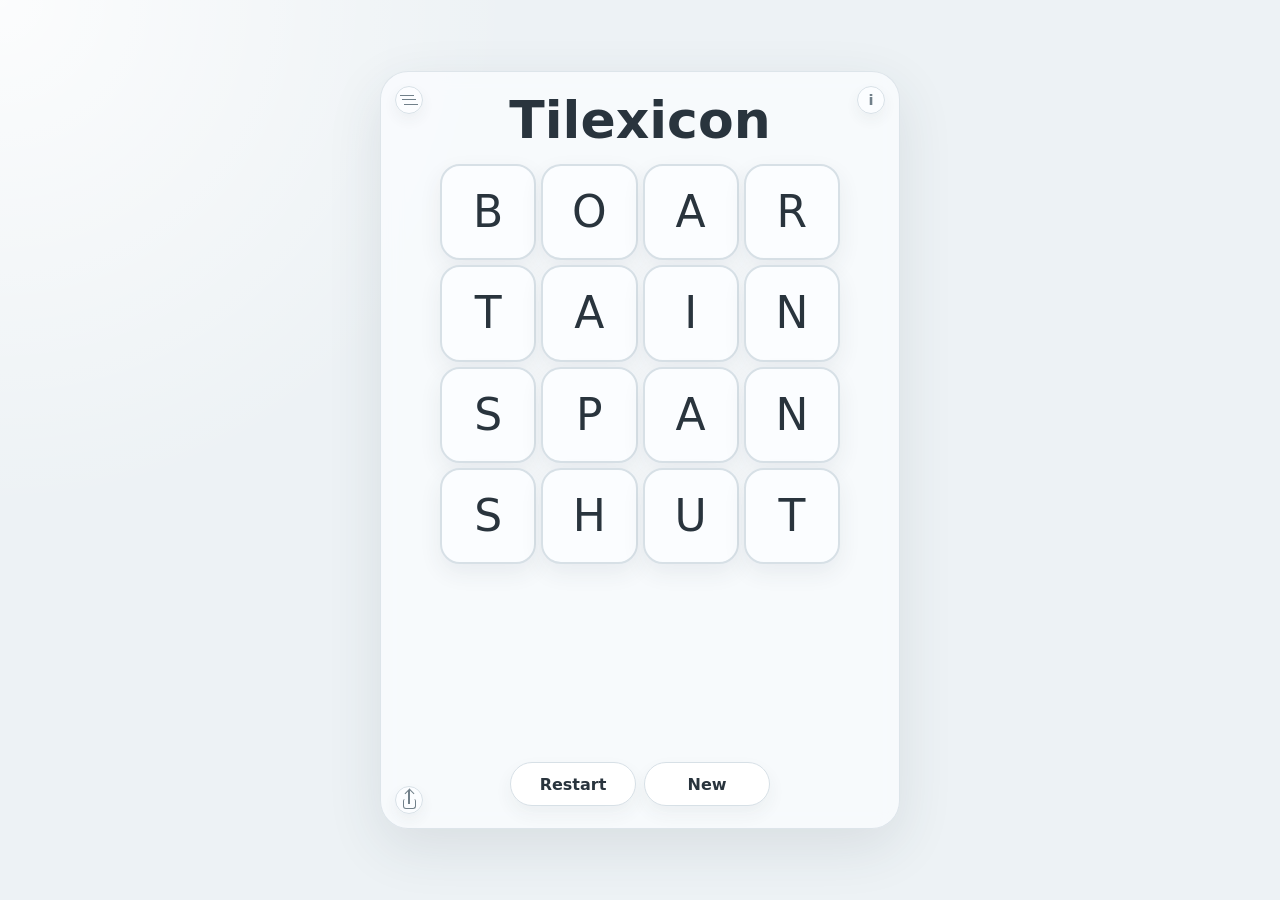
==== index.html @ ce57cf8b "Changed x icon formatting" ====
<!doctype html>
<html lang="en">

<head>
  <meta charset="utf-8">
  <meta name="viewport" content="width=device-width, initial-scale=1">
  <title>Tilexicon</title>
  <link rel="stylesheet" href="styles.css?v=20260530h">
  <script src="src/config.js?v=20260530h" defer></script>
  <script src="src/game.js?v=20260530h" defer></script>
</head>

<body>
  <main class="app">
    <section class="play-area" aria-labelledby="title">
      <button id="settings-button" class="corner-button settings-button" type="button" aria-expanded="false"
        aria-controls="settings-panel" aria-label="Settings">
        <span></span>
        <span></span>
        <span></span>
        <output id="settings-summary" class="settings-summary" aria-hidden="true"></output>
      </button>
      <button id="info-button" class="info-button" type="button" aria-expanded="false" aria-controls="info-panel"
        aria-label="How to play">i</button>
      <button id="share-button" class="corner-button share-button" type="button"
        aria-label="Copy puzzle with solution" title="Copy puzzle with solution">
        <span></span>
        <span></span>
        <span></span>
      </button>

      <aside id="settings-panel" class="settings-panel" hidden>
        <fieldset>
          <legend>Board</legend>
          <label>
            <input type="radio" name="board-size" value="4x4" checked>
            4 x 4
          </label>
          <label>
            <input type="radio" name="board-size" value="4x5">
            4 x 5
          </label>
          <label>
            <input type="radio" name="board-size" value="5x4">
            5 x 4
          </label>
          <label>
            <input type="radio" name="board-size" value="4x6">
            4 x 6
          </label>
          <label>
            <input type="radio" name="board-size" value="6x4">
            6 x 4
          </label>
          <label>
            <input type="radio" name="board-size" value="6x6">
            6 x 6
          </label>
        </fieldset>

        <fieldset>
          <legend>Reading Order</legend>
          <label>
            <input type="radio" name="reading-order" value="row" checked>
            Left-to-right, top-to-bottom
          </label>
          <label>
            <input type="radio" name="reading-order" value="column">
            Top-to-bottom, left-to-right
          </label>
          <label>
            <input type="radio" name="reading-order" value="both">
            Either order
          </label>
          <label>
            <input type="radio" name="reading-order" value="any">
            Any anagram
          </label>
        </fieldset>

        <fieldset>
          <legend>Selection</legend>
          <label>
            <input id="strict-mode" type="checkbox">
            Strict mode
          </label>
          <label>
            <input id="untimed-mode" type="checkbox">
            Untimed mode
          </label>
        </fieldset>
      </aside>

      <aside id="info-panel" class="info-panel" hidden>
        <h2>How to play</h2>

        <ul class="rules-list">
          <li>Cover the board with four-letter words.</li>
          <li>Each word uses exactly four tiles.</li>
          <li>Tiles must touch along their edges.</li>
          <li>Read left-to-right, top-to-bottom.</li>
          <li>Sorry, you can't restart the clock.</li>
        </ul>

        <div class="example-columns" aria-label="Examples">
          <div>
            <span>valid</span>
            <div class="example-grid is-valid" aria-label="Valid straight word">
              <b style="grid-area: 1 / 1">W</b>
              <b style="grid-area: 1 / 2">O</b>
              <b style="grid-area: 1 / 3">R</b>
              <b style="grid-area: 1 / 4">D</b>
            </div>
            <div class="example-grid is-valid" aria-label="Valid bent word">
              <b style="grid-area: 1 / 1">W</b>
              <b style="grid-area: 1 / 2">O</b>
              <b style="grid-area: 2 / 2">R</b>
              <b style="grid-area: 3 / 2">D</b>
            </div>
          </div>
          <div>
            <span>invalid</span>
            <div class="example-grid is-invalid-example" aria-label="Invalid disconnected word">
              <b style="grid-area: 1 / 1">W</b>
              <b style="grid-area: 1 / 3">O</b>
              <b style="grid-area: 2 / 2">R</b>
              <b style="grid-area: 3 / 3">D</b>
            </div>
            <div class="example-grid is-invalid-example" aria-label="Invalid reading order">
              <b style="grid-area: 2 / 1">W</b>
              <b style="grid-area: 2 / 2">O</b>
              <b style="grid-area: 2 / 3">D</b>
              <b style="grid-area: 3 / 2">R</b>
            </div>
          </div>
        </div>

        <section class="settings-note" aria-label="Settings notes">
          <h2>Settings</h2>
          <ul class="rules-list rules-list-secondary">
            <li>Other reading modes.</li>
            <li>Strict mode: tiles must be chosen in order.</li>
            <li>Untimed mode: if you just want to chill.</li>
            <li>Press ? for keyboard shortcuts.</li>
          </ul>
        </section>
      </aside>

      <aside id="keyboard-panel" class="keyboard-panel" aria-label="Keyboard shortcuts" hidden>
        <h2>Keyboard shortcuts</h2>
        <dl class="shortcut-list">
          <div>
            <dt>?</dt>
            <dd>This panel</dd>
          </div>
          <div>
            <dt>I</dt>
            <dd>Info</dd>
          </div>
          <div>
            <dt>R</dt>
            <dd>Restart</dd>
          </div>
          <div>
            <dt>N</dt>
            <dd>New</dd>
          </div>
          <div>
            <dt>P</dt>
            <dd>Print grid</dd>
          </div>
          <div>
            <dt>S</dt>
            <dd>Strict</dd>
          </div>
          <div>
            <dt>O</dt>
            <dd>Ordinary</dd>
          </div>
          <div>
            <dt>L</dt>
            <dd>LR-TB</dd>
          </div>
          <div>
            <dt>T</dt>
            <dd>TB-LR</dd>
          </div>
          <div>
            <dt>E</dt>
            <dd>Either</dd>
          </div>
          <div>
            <dt>A</dt>
            <dd>Anagram</dd>
          </div>
        </dl>
      </aside>

      <aside id="print-panel" class="print-panel" aria-label="Printable grid" hidden>
        <h2>Print grid</h2>
        <input id="print-grid" class="print-grid" type="text" readonly>
      </aside>

      <div class="masthead">
        <div>
          <h1 id="title" class="title-hint" tabindex="0" data-hint="Tile the board with four-letter tetromino words.">
            Tilexicon</h1>
        </div>
      </div>

      <div id="board" class="board" aria-label="Tilexicon board"></div>

      <div id="selection-lines" class="selection-lines" aria-label="Selections"></div>

      <div id="completion-message" class="completion-message" aria-live="polite"></div>

      <div class="toolbar" aria-label="Game controls">
        <button id="restart-button" type="button">Restart</button>
        <button id="new-button" type="button">New</button>
      </div>
    </section>
  </main>
</body>

</html>
---- styles.css ----
:root {
  color-scheme: light;
  --bg: #edf2f5;
  --ink: #29343d;
  --muted: #71808a;
  --tile: #fbfdff;
  --tile-border: #d7e0e6;
  --selected: #f3df83;
  --selected-border: #b38b1c;
  --invalid: #f0b6ba;
  --invalid-border: #c96d76;
  --valid-example: #b9ddca;
  --valid-example-border: #70a57f;
  --locked-a: #8ccbed;
  --locked-b: #efc46b;
  --locked-c: #7ed0b5;
  --locked-d: #d7a0c5;
  --locked-e: #b7c88c;
  --locked-f: #aeb7e8;
  --locked-g: #e7a783;
  --locked-h: #77b7c5;
  --locked-i: #d0b47d;
  --surface: #f8fbfd;
  --button: #ffffff;
  --button-hover: #e8f0f5;
  --button-disabled: #e7edf1;
  --line-selected: #e8f0f5;
  --shadow: 0 18px 55px rgba(45, 62, 76, 0.11);
  --selection-space: 174px;
  --complete-row-space: 42px;
  --completion-message-space: 132px;
}

* {
  box-sizing: border-box;
}

body {
  margin: 0;
  min-height: 100vh;
  background:
    radial-gradient(circle at top left, rgba(255, 255, 255, 0.82), transparent 32rem),
    var(--bg);
  color: var(--ink);
  font-family: Inter, ui-sans-serif, system-ui, -apple-system, BlinkMacSystemFont, "Segoe UI", sans-serif;
}

button {
  font: inherit;
}

.app {
  min-height: 100vh;
  display: grid;
  place-items: center;
  padding: 24px;
}

.play-area {
  position: relative;
  width: min(100%, 520px);
  padding: 22px;
  border: 1px solid rgba(215, 224, 230, 0.82);
  border-radius: 28px;
  background: rgba(251, 253, 255, 0.72);
  box-shadow: var(--shadow);
  backdrop-filter: blur(10px);
}

.corner-button,
.info-button {
  position: absolute;
  top: 14px;
  display: grid;
  place-items: center;
  width: 28px;
  height: 28px;
  border: 1px solid var(--tile-border);
  border-radius: 50%;
  background: rgba(251, 253, 255, 0.82);
  color: var(--muted);
  cursor: pointer;
  font-size: 0.92rem;
  font-weight: 560;
  line-height: 1;
  box-shadow: 0 6px 14px rgba(45, 62, 76, 0.06);
}

.info-button {
  right: 14px;
}

.settings-button {
  left: 14px;
  grid-template-rows: repeat(3, 1fr);
  padding: 6px;
}

.share-button {
  left: 14px;
  bottom: 14px;
  top: auto;
}

.share-button span {
  position: absolute;
  display: block;
}

.share-button span:nth-child(1) {
  width: 13px;
  height: 10px;
  border: 1.5px solid currentColor;
  border-top: 0;
  border-radius: 2px 2px 3px 3px;
  transform: translateY(4px);
}

.share-button span:nth-child(2) {
  width: 1.5px;
  height: 14px;
  background: currentColor;
  transform: translateY(-3px);
}

.share-button span:nth-child(3) {
  width: 7px;
  height: 7px;
  border-top: 1.5px solid currentColor;
  border-left: 1.5px solid currentColor;
  transform: translateY(-7px) rotate(45deg);
}

.share-button.is-copied::after {
  content: "Copied to clipboard";
  position: absolute;
  left: calc(100% + 9px);
  bottom: 50%;
  z-index: 6;
  width: max-content;
  padding: 6px 9px;
  border: 1px solid var(--tile-border);
  border-radius: 999px;
  background: var(--tile);
  box-shadow: 0 8px 18px rgba(45, 62, 76, 0.11);
  color: var(--muted);
  font-size: 0.72rem;
  font-weight: 560;
  line-height: 1;
  transform: translateY(50%);
}

.settings-button span {
  display: block;
  width: 14px;
  height: 1px;
  background: currentColor;
}

.settings-button span:nth-child(1) {
  transform: translateX(-2px);
}

.settings-button span:nth-child(3) {
  transform: translateX(2px);
}

.settings-summary {
  position: absolute;
  left: 0;
  top: calc(100% + 8px);
  z-index: 5;
  width: max-content;
  max-width: 180px;
  padding: 6px 9px;
  border: 1px solid var(--tile-border);
  border-radius: 999px;
  background: var(--tile);
  box-shadow: 0 10px 24px rgba(45, 62, 76, 0.12);
  color: var(--muted);
  font-size: 0.78rem;
  font-weight: 560;
  line-height: 1;
  opacity: 0;
  pointer-events: none;
  transform: translateY(-4px);
  transition: opacity 140ms ease, transform 140ms ease;
}

.settings-button:hover .settings-summary,
.settings-button:focus-visible .settings-summary {
  opacity: 1;
  transform: translateY(0);
}

.corner-button:hover,
.corner-button[aria-expanded="true"],
.corner-button.is-copied,
.info-button:hover,
.info-button[aria-expanded="true"] {
  background: var(--button-hover);
  color: var(--ink);
}

.info-panel,
.settings-panel,
.keyboard-panel,
.print-panel {
  position: absolute;
  top: 48px;
  z-index: 4;
  width: min(340px, calc(100% - 28px));
  padding: 14px;
  border: 1px solid var(--tile-border);
  border-radius: 18px;
  background: rgba(251, 253, 255, 0.98);
  color: var(--ink);
  box-shadow: 0 18px 42px rgba(45, 62, 76, 0.16);
}

.info-panel {
  right: 14px;
}

.settings-panel {
  left: 14px;
}

.keyboard-panel {
  left: 50%;
  width: min(250px, calc(100% - 28px));
  transform: translateX(-50%);
}

.print-panel {
  left: 50%;
  width: min(310px, calc(100% - 28px));
  transform: translateX(-50%);
}

.settings-panel fieldset {
  display: grid;
  gap: 8px;
  margin: 0 0 14px;
  padding: 0;
  border: 0;
}

.settings-panel fieldset:last-child {
  margin-bottom: 0;
}

.settings-panel legend {
  margin-bottom: 2px;
  color: var(--muted);
  font-size: 0.68rem;
  font-weight: 560;
  text-transform: uppercase;
}

.settings-panel label {
  display: grid;
  grid-template-columns: 18px 1fr;
  gap: 8px;
  align-items: start;
  color: var(--ink);
  font-size: 0.9rem;
  line-height: 1.25;
}

.settings-panel input {
  margin: 2px 0 0;
  accent-color: var(--selected-border);
}

.rules-list {
  display: grid;
  gap: 5px;
  margin: 0;
  padding: 0;
  color: var(--muted);
  font-size: 0.9rem;
  line-height: 1.45;
  list-style: none;
}

.rules-list li::before {
  content: "";
  display: inline-block;
  width: 5px;
  height: 5px;
  margin: 0 8px 2px 1px;
  border-radius: 50%;
  background: var(--selected-border);
}

.settings-note {
  margin-top: 6px;
}

.keyboard-panel h2,
.print-panel h2,
.info-panel h2,
.settings-note h2 {
  margin: 0 0 3px;
  color: var(--ink);
  font-size: 0.82rem;
  font-weight: 620;
  line-height: 1.2;
}

.rules-list-secondary {
  gap: 3px;
  font-size: 0.82rem;
  line-height: 1.28;
}

.shortcut-list {
  display: grid;
  grid-template-columns: repeat(2, minmax(0, 1fr));
  gap: 5px 12px;
  margin: 8px 0 0;
  color: var(--muted);
  font-size: 0.82rem;
}

.shortcut-list div {
  display: grid;
  grid-template-columns: 28px 1fr;
  align-items: center;
  gap: 7px;
}

.shortcut-list dt {
  display: grid;
  place-items: center;
  min-width: 24px;
  height: 24px;
  border: 1px solid var(--tile-border);
  border-radius: 7px;
  background: var(--tile);
  color: var(--ink);
  font-weight: 620;
}

.shortcut-list dd {
  margin: 0;
}

.print-grid {
  box-sizing: border-box;
  width: 100%;
  margin-top: 8px;
  padding: 9px 10px;
  border: 1px solid var(--tile-border);
  border-radius: 10px;
  background: var(--tile);
  color: var(--ink);
  font: inherit;
  font-size: 0.82rem;
}

.example-columns {
  display: grid;
  grid-template-columns: repeat(2, minmax(0, 1fr));
  gap: 12px;
  margin-top: 12px;
}

.example-columns span {
  display: block;
  margin-bottom: 7px;
  color: var(--muted);
  font-size: 0.68rem;
  font-weight: 560;
  text-transform: uppercase;
}

.example-grid {
  display: grid;
  grid-template-columns: repeat(4, 22px);
  grid-template-rows: repeat(3, 22px);
  gap: 3px;
  justify-content: start;
  min-height: 72px;
  margin-bottom: 8px;
}

.example-grid b {
  display: grid;
  place-items: center;
  border: 1px solid var(--tile-border);
  border-radius: 7px;
  color: var(--ink);
  font-size: 0.78rem;
  font-weight: 620;
  line-height: 1;
}

.example-grid.is-valid b {
  background: var(--valid-example);
  border-color: var(--valid-example-border);
}

.example-grid.is-invalid-example b {
  background: var(--invalid);
  border-color: var(--invalid-border);
}

.masthead {
  text-align: center;
  margin-bottom: 18px;
}

h1 {
  position: relative;
  display: inline-block;
  margin: 0;
  font-size: clamp(2rem, 7vw, 3.25rem);
  line-height: 1;
  letter-spacing: 0;
  font-weight: 620;
}

.title-hint {
  cursor: help;
}

.title-hint::after {
  content: attr(data-hint);
  position: absolute;
  left: 50%;
  top: calc(100% + 10px);
  z-index: 2;
  width: max-content;
  max-width: min(78vw, 320px);
  padding: 8px 10px;
  border: 1px solid var(--tile-border);
  border-radius: 999px;
  background: var(--tile);
  box-shadow: 0 10px 24px rgba(45, 62, 76, 0.12);
  color: var(--muted);
  font-size: 0.82rem;
  font-weight: 560;
  line-height: 1.25;
  opacity: 0;
  pointer-events: none;
  text-align: center;
  transform: translate(-50%, -4px);
  transition: opacity 140ms ease, transform 140ms ease;
}

.title-hint:hover::after,
.title-hint:focus-visible::after {
  opacity: 1;
  transform: translate(-50%, 0);
}

.board {
  display: grid;
  grid-template-columns: repeat(4, minmax(58px, 1fr));
  gap: 5px;
  width: min(100%, var(--board-max-width, 400px));
  aspect-ratio: 1;
  margin: 0 auto;
}

.tile {
  position: relative;
  display: grid;
  place-items: center;
  min-width: 0;
  border: 2px solid var(--tile-border);
  background: var(--tile);
  color: var(--ink);
  font-size: var(--tile-font-size, 2.75rem);
  font-weight: 520;
  line-height: 1;
  border-radius: var(--tile-radius, 20px);
  cursor: pointer;
  user-select: none;
  touch-action: none;
  box-shadow: 0 9px 22px rgba(45, 62, 76, 0.08);
  transition: transform 140ms ease, border-color 140ms ease, background-color 140ms ease, box-shadow 140ms ease;
}

.tile:hover:not(.is-locked) {
  transform: translateY(-2px);
  box-shadow: 0 13px 28px rgba(45, 62, 76, 0.11);
}

.tile:focus-visible {
  outline: 3px solid #1f7a8c;
  outline-offset: 2px;
}

.tile.is-selected {
  background: var(--selected);
  border-color: var(--selected-border);
  box-shadow: 0 14px 30px rgba(71, 104, 122, 0.16);
}

.tile.is-invalid {
  animation: shake 280ms ease-in-out;
  background: var(--invalid);
  border-color: var(--invalid-border);
}

.tile.is-locked {
  cursor: default;
  color: #28333b;
  border-color: rgba(0, 0, 0, 0.22);
}

.tile.is-active-group {
  border-color: #29404f;
  box-shadow: 0 14px 30px rgba(45, 62, 76, 0.16);
}

.tile.is-locked::after {
  content: "";
  position: absolute;
  inset: var(--tile-inset, 8px);
  border: 2px solid rgba(255, 255, 255, 0.42);
  border-radius: calc(var(--tile-radius, 20px) - 6px);
  pointer-events: none;
}

.tile.is-delete-anchor::before {
  content: "\00d7";
  position: absolute;
  top: 0;
  left: 0;
  z-index: 1;
  display: grid;
  place-items: center;
  width: 30px;
  height: 30px;
  border: 2px solid var(--delete-border, rgba(41, 52, 61, 0.44));
  border-radius: calc(var(--tile-radius, 20px) * 0.42);
  background: var(--delete-bg, rgba(251, 253, 255, 0.94));
  color: var(--ink);
  font-size: 1.35rem;
  font-weight: 680;
  line-height: 1;
  box-shadow: 0 5px 12px rgba(45, 62, 76, 0.16);
  pointer-events: auto;
  transform: translate(-50%, -50%);
}

.tile.lock-group-0 {
  --delete-bg: color-mix(in srgb, var(--locked-a) 34%, white);
  --delete-border: color-mix(in srgb, var(--locked-a) 70%, #29343d);
}

.tile.lock-group-1 {
  --delete-bg: color-mix(in srgb, var(--locked-b) 34%, white);
  --delete-border: color-mix(in srgb, var(--locked-b) 70%, #29343d);
}

.tile.lock-group-2 {
  --delete-bg: color-mix(in srgb, var(--locked-c) 34%, white);
  --delete-border: color-mix(in srgb, var(--locked-c) 70%, #29343d);
}

.tile.lock-group-3 {
  --delete-bg: color-mix(in srgb, var(--locked-d) 34%, white);
  --delete-border: color-mix(in srgb, var(--locked-d) 70%, #29343d);
}

.tile.lock-group-4 {
  --delete-bg: color-mix(in srgb, var(--locked-e) 34%, white);
  --delete-border: color-mix(in srgb, var(--locked-e) 70%, #29343d);
}

.tile.lock-group-5 {
  --delete-bg: color-mix(in srgb, var(--locked-f) 34%, white);
  --delete-border: color-mix(in srgb, var(--locked-f) 70%, #29343d);
}

.tile.lock-group-6 {
  --delete-bg: color-mix(in srgb, var(--locked-g) 34%, white);
  --delete-border: color-mix(in srgb, var(--locked-g) 70%, #29343d);
}

.tile.lock-group-7 {
  --delete-bg: color-mix(in srgb, var(--locked-h) 34%, white);
  --delete-border: color-mix(in srgb, var(--locked-h) 70%, #29343d);
}

.tile.lock-group-8 {
  --delete-bg: color-mix(in srgb, var(--locked-i) 34%, white);
  --delete-border: color-mix(in srgb, var(--locked-i) 70%, #29343d);
}

.tile.lock-group-0,
.mini-tile.lock-group-0,
.selection-row.lock-group-0 {
  background: var(--locked-a);
}

.tile.lock-group-1,
.mini-tile.lock-group-1,
.selection-row.lock-group-1 {
  background: var(--locked-b);
}

.tile.lock-group-2,
.mini-tile.lock-group-2,
.selection-row.lock-group-2 {
  background: var(--locked-c);
}

.tile.lock-group-3,
.mini-tile.lock-group-3,
.selection-row.lock-group-3 {
  background: var(--locked-d);
}

.tile.lock-group-4,
.mini-tile.lock-group-4,
.selection-row.lock-group-4 {
  background: var(--locked-e);
}

.tile.lock-group-5,
.mini-tile.lock-group-5,
.selection-row.lock-group-5 {
  background: var(--locked-f);
}

.tile.lock-group-6,
.mini-tile.lock-group-6,
.selection-row.lock-group-6 {
  background: var(--locked-g);
}

.tile.lock-group-7,
.mini-tile.lock-group-7,
.selection-row.lock-group-7 {
  background: var(--locked-h);
}

.tile.lock-group-8,
.mini-tile.lock-group-8,
.selection-row.lock-group-8 {
  background: var(--locked-i);
}

.selection-lines {
  display: flex;
  flex-direction: column;
  align-items: center;
  gap: 3px;
  min-height: var(--selection-space);
  margin-top: 12px;
}

.selection-lines.is-in-progress-large {
  display: grid;
  grid-template-columns: repeat(2, 152px);
  grid-auto-rows: min-content;
  justify-content: center;
  align-content: start;
  align-items: start;
  column-gap: 6px;
  row-gap: 5px;
}

.selection-lines.is-in-progress-large .selection-row {
  width: 152px;
  min-height: 28px;
  gap: 4px;
  padding: 0;
  border-radius: 11px;
}

.selection-lines.is-in-progress-large .mini-tile {
  width: 28px;
  height: 28px;
  border-radius: 8px;
  font-size: 0.86rem;
  box-shadow: none;
}

.selection-row {
  display: flex;
  align-items: center;
  justify-content: center;
  gap: 5px;
  min-height: 36px;
  padding: 3px;
  border: 1px solid transparent;
  border-radius: 16px;
  background: transparent;
}

.selection-row.is-complete {
  cursor: pointer;
}

.selection-lines.is-complete {
  min-height: var(--complete-row-space);
  width: min(100%, 360px);
  margin-right: auto;
  margin-left: auto;
  flex-direction: row;
  align-content: start;
  justify-content: center;
  flex-wrap: wrap;
}

.selection-lines.is-complete-large {
  width: min(100%, 330px);
}

.selection-lines.is-complete-medium {
  width: min(100%, 190px);
}

.selection-lines.is-complete .selection-row {
  min-height: 30px;
  padding: 5px 10px;
  border-color: var(--tile-border);
  color: var(--ink);
  font-size: 0.88rem;
  font-weight: 560;
  letter-spacing: 0;
}

.selection-row.is-complete:hover,
.selection-row.is-active {
  border-color: var(--tile-border);
  background: var(--line-selected);
}

.selection-row.is-invalid {
  animation: shake 280ms ease-in-out;
}

.selection-row.is-invalid .mini-tile {
  background: var(--invalid);
  border-color: var(--invalid-border);
}

.selection-row:focus-visible {
  outline: 3px solid #1f7a8c;
  outline-offset: 2px;
}

.mini-tile {
  display: grid;
  place-items: center;
  width: 32px;
  height: 32px;
  border: 1px solid var(--tile-border);
  border-radius: 10px;
  background: var(--tile);
  color: var(--ink);
  font-size: 1rem;
  font-weight: 720;
  line-height: 1;
  box-shadow: 0 5px 12px rgba(45, 62, 76, 0.07);
}

.mini-tile.is-current {
  background: var(--selected);
  border-color: var(--selected-border);
}

.toolbar {
  display: grid;
  grid-template-columns: repeat(2, minmax(100px, 1fr));
  gap: 8px;
  width: min(100%, 260px);
  margin: 12px auto 0;
}

.completion-message {
  display: flex;
  flex-direction: column;
  align-items: center;
  justify-content: center;
  min-height: 0;
  margin: 0;
  color: var(--ink);
  letter-spacing: 0;
  text-align: center;
}

.completion-message.is-complete {
  min-height: var(--completion-message-space);
}

.completion-label {
  color: var(--muted);
  font-size: clamp(1.5rem, 5.25vw, 2.45rem);
  font-weight: 380;
  line-height: 0.96;
}

.completion-message strong {
  display: block;
  font-size: clamp(3.2rem, 13vw, 5.2rem);
  font-weight: 380;
  line-height: 0.94;
}

.completion-message strong.is-assisted {
  color: var(--invalid-border);
}

.toolbar button {
  min-height: 44px;
  border: 1px solid var(--tile-border);
  border-radius: 999px;
  background: var(--button);
  color: var(--ink);
  font-weight: 560;
  cursor: pointer;
  box-shadow: 0 8px 18px rgba(45, 62, 76, 0.06);
}

.toolbar button:hover:not(:disabled) {
  background: var(--button-hover);
}

.toolbar button:disabled {
  background: var(--button-disabled);
  color: var(--muted);
  cursor: default;
  box-shadow: none;
}

@keyframes shake {
  0%,
  100% {
    transform: translateX(0);
  }

  20% {
    transform: translateX(-5px);
  }

  40% {
    transform: translateX(5px);
  }

  60% {
    transform: translateX(-3px);
  }

  80% {
    transform: translateX(3px);
  }
}

@media (max-width: 430px) {
  .app {
    padding: 10px;
    place-items: start center;
  }

  .play-area {
    padding: 14px;
    border-radius: 22px;
  }

  .masthead {
    margin-bottom: 12px;
  }

  h1 {
    font-size: clamp(1.9rem, 10vw, 2.7rem);
  }

  .board {
    gap: 4px;
  }

  .selection-lines {
    margin-top: 8px;
  }

  .toolbar {
    margin-top: 8px;
  }

  .toolbar button {
    min-height: 40px;
  }

  .mini-tile {
    width: 30px;
    height: 30px;
  }
}
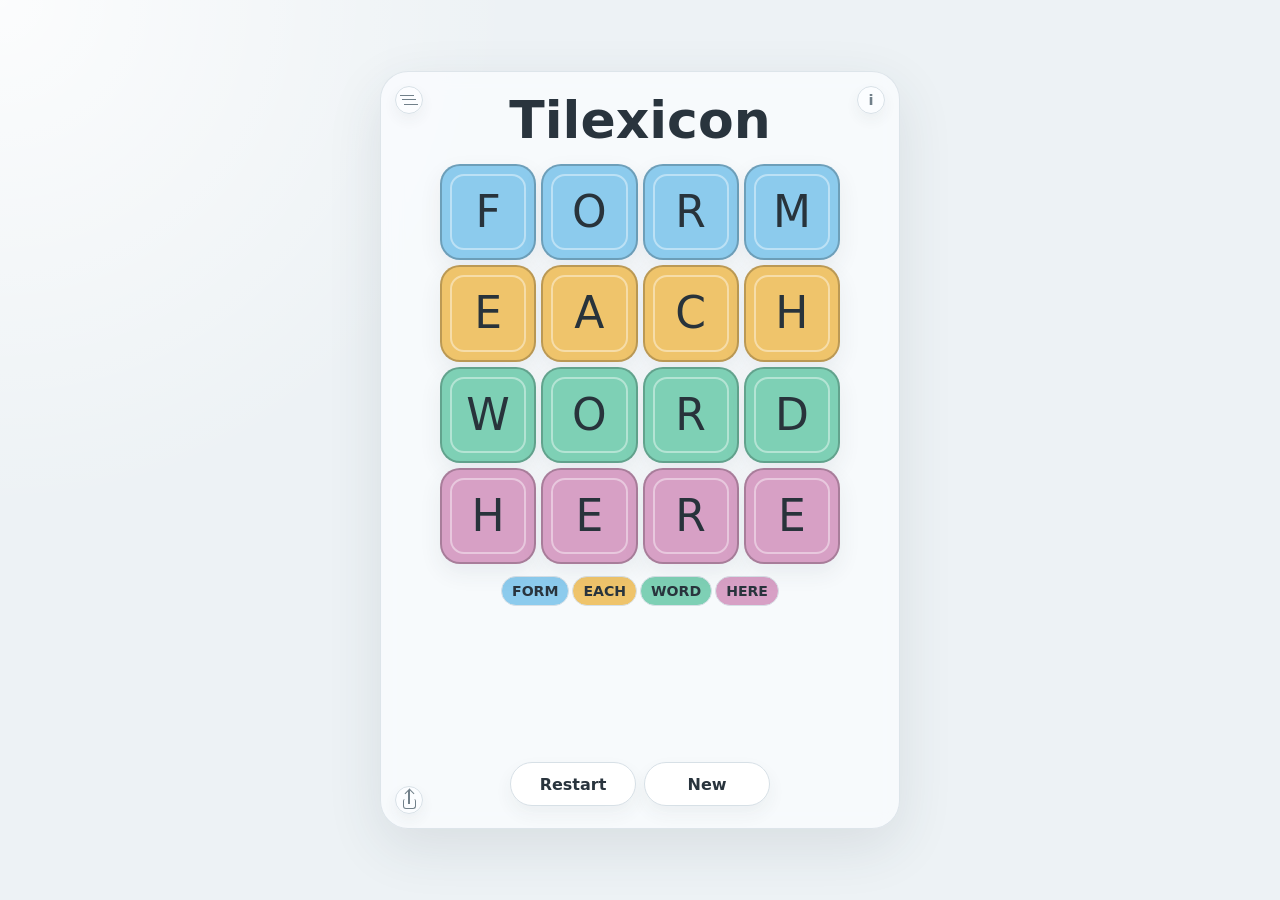
==== commit dcb3bb78: "Adde intro screen" ====
--- a/index.html
+++ b/index.html
@@ -5,9 +5,9 @@
   <meta charset="utf-8">
   <meta name="viewport" content="width=device-width, initial-scale=1">
   <title>Tilexicon</title>
-  <link rel="stylesheet" href="styles.css?v=20260530h">
-  <script src="src/config.js?v=20260530h" defer></script>
-  <script src="src/game.js?v=20260530h" defer></script>
+  <link rel="stylesheet" href="styles.css?v=20260530i">
+  <script src="src/config.js?v=20260530i" defer></script>
+  <script src="src/game.js?v=20260530i" defer></script>
 </head>
 
 <body>
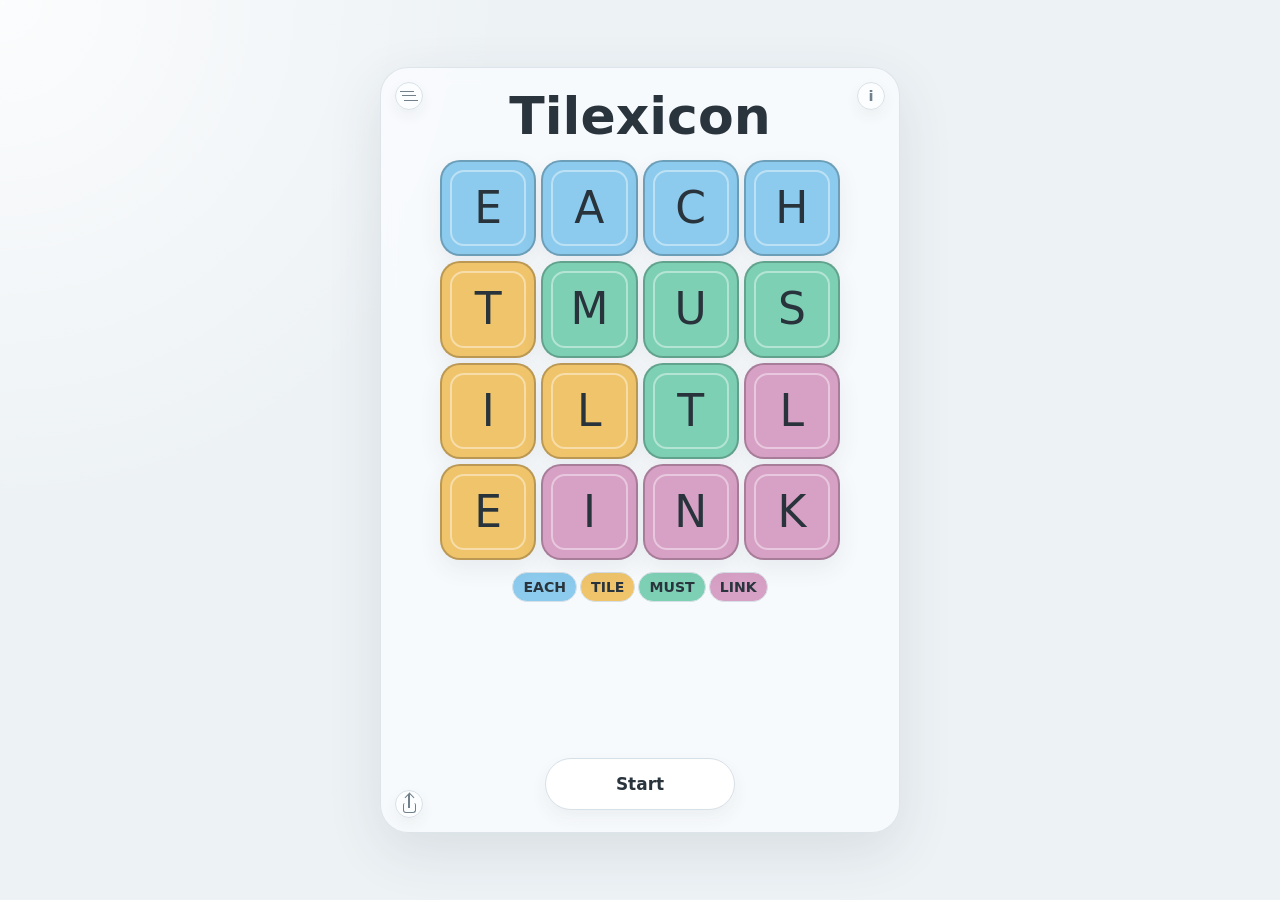
==== commit ea408530: "More intor changes" ====
--- a/index.html
+++ b/index.html
@@ -5,9 +5,9 @@
   <meta charset="utf-8">
   <meta name="viewport" content="width=device-width, initial-scale=1">
   <title>Tilexicon</title>
-  <link rel="stylesheet" href="styles.css?v=20260530i">
-  <script src="src/config.js?v=20260530i" defer></script>
-  <script src="src/game.js?v=20260530i" defer></script>
+  <link rel="stylesheet" href="styles.css?v=20260530j">
+  <script src="src/config.js?v=20260530j" defer></script>
+  <script src="src/game.js?v=20260530j" defer></script>
 </head>
 
 <body>
--- a/styles.css
+++ b/styles.css
@@ -776,6 +776,11 @@
   margin: 12px auto 0;
 }
 
+.toolbar.is-intro {
+  grid-template-columns: minmax(140px, 1fr);
+  width: min(100%, 190px);
+}
+
 .completion-message {
   display: flex;
   flex-direction: column;
@@ -821,6 +826,11 @@
   box-shadow: 0 8px 18px rgba(45, 62, 76, 0.06);
 }
 
+.toolbar.is-intro button {
+  min-height: 52px;
+  font-size: 1.06rem;
+}
+
 .toolbar button:hover:not(:disabled) {
   background: var(--button-hover);
 }
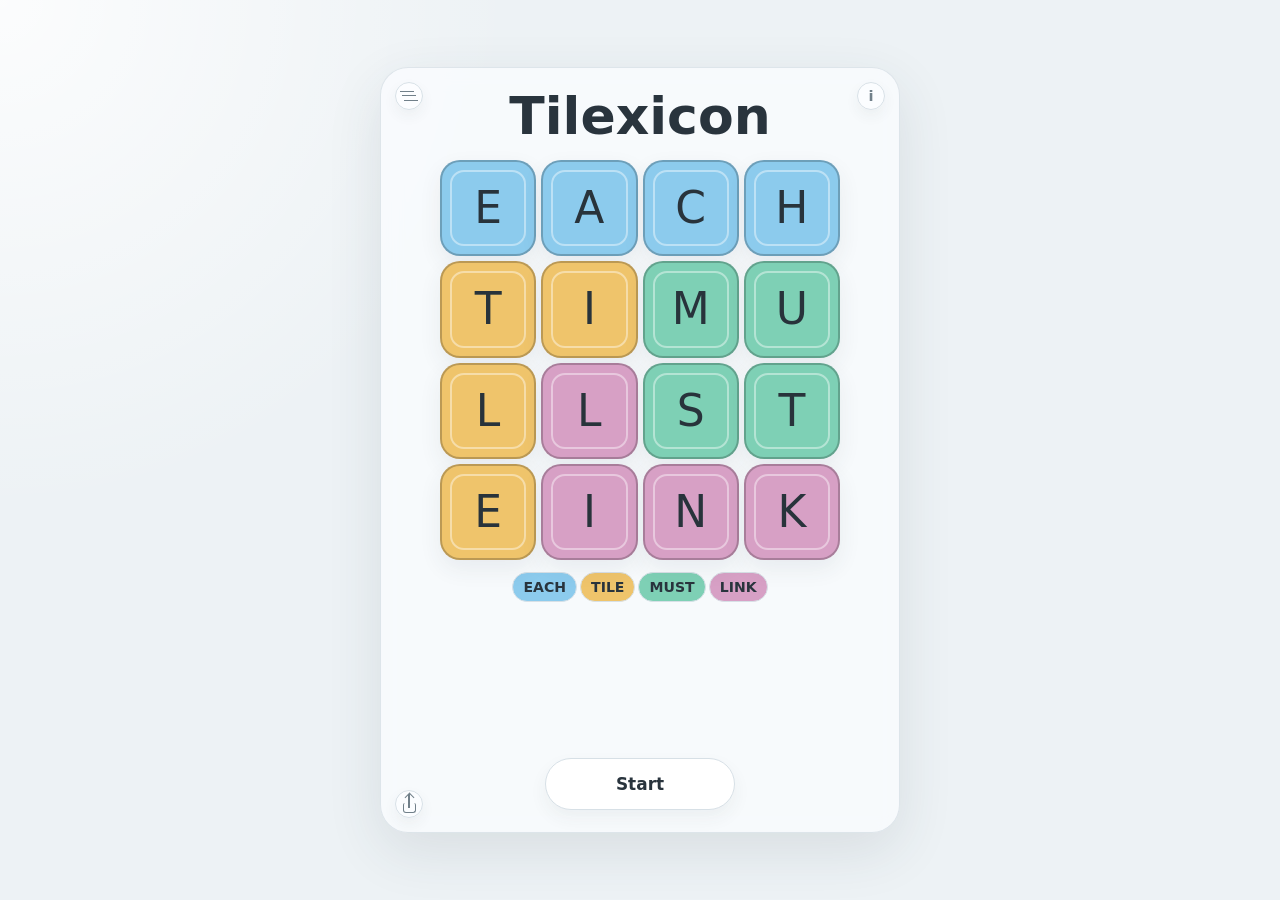
==== commit 9ec25786: "Generated pentomino tilings and filtered all lists for no repeats. Resized 6x4 in smaller displays." ====
--- a/index.html
+++ b/index.html
@@ -5,9 +5,9 @@
   <meta charset="utf-8">
   <meta name="viewport" content="width=device-width, initial-scale=1">
   <title>Tilexicon</title>
-  <link rel="stylesheet" href="styles.css?v=20260530j">
-  <script src="src/config.js?v=20260530j" defer></script>
-  <script src="src/game.js?v=20260530j" defer></script>
+  <link rel="stylesheet" href="styles.css?v=20260531a">
+  <script src="src/config.js?v=20260531a" defer></script>
+  <script src="src/game.js?v=20260531a" defer></script>
 </head>
 
 <body>
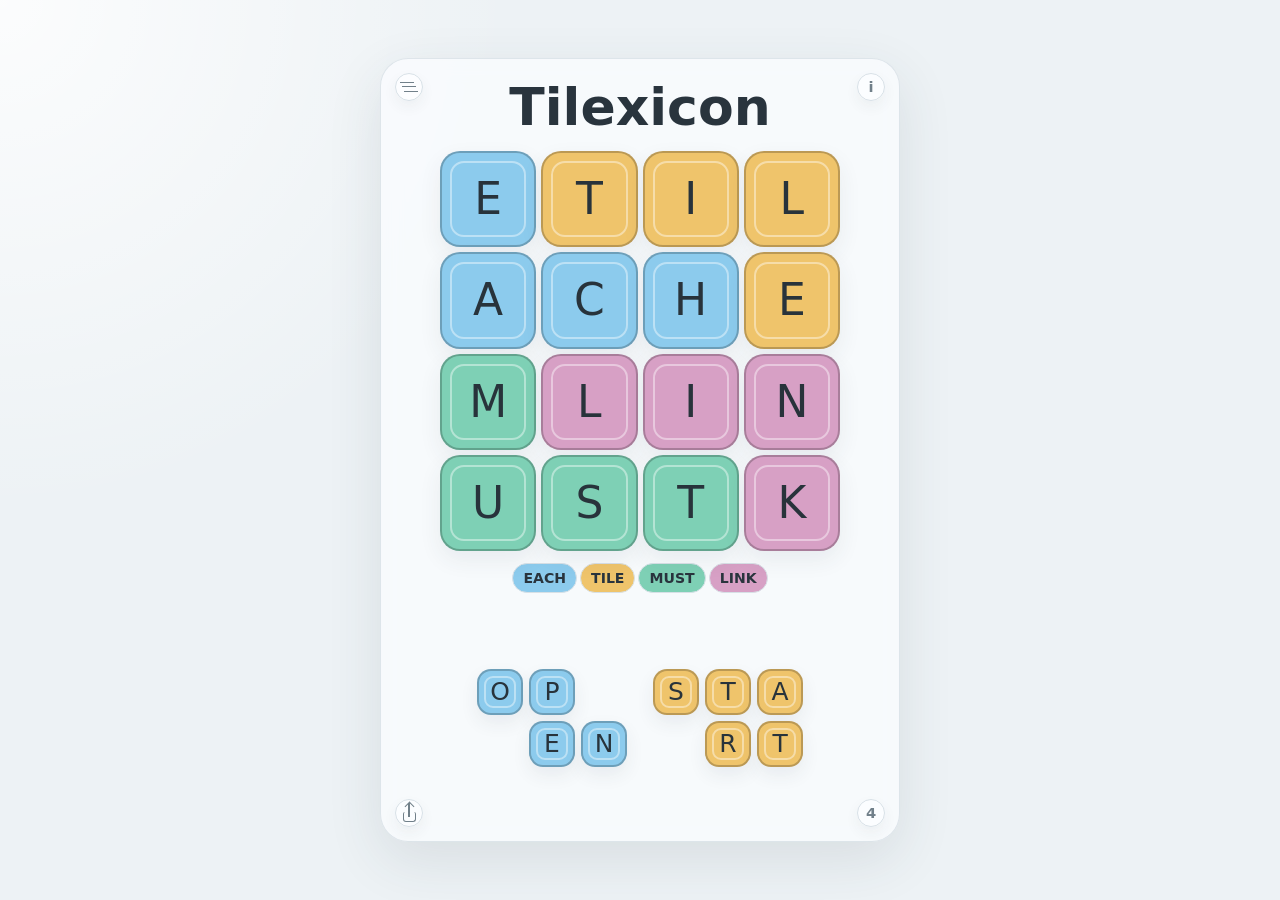
==== commit 8e2db56d: "Added 5-letter modes" ====
--- a/index.html
+++ b/index.html
@@ -5,9 +5,9 @@
   <meta charset="utf-8">
   <meta name="viewport" content="width=device-width, initial-scale=1">
   <title>Tilexicon</title>
-  <link rel="stylesheet" href="styles.css?v=20260531a">
-  <script src="src/config.js?v=20260531a" defer></script>
-  <script src="src/game.js?v=20260531a" defer></script>
+  <link rel="stylesheet" href="styles.css?v=20260531g">
+  <script src="src/config.js?v=20260531g" defer></script>
+  <script src="src/game.js?v=20260531g" defer></script>
 </head>
 
 <body>
@@ -28,6 +28,8 @@
         <span></span>
         <span></span>
       </button>
+      <button id="mode-switch-button" class="corner-button mode-switch-button" type="button"
+        aria-label="Switch to five-letter mode">4</button>
 
       <aside id="settings-panel" class="settings-panel" hidden>
         <fieldset>
@@ -45,6 +47,10 @@
             5 x 4
           </label>
           <label>
+            <input type="radio" name="board-size" value="5x5">
+            5 x 5
+          </label>
+          <label>
             <input type="radio" name="board-size" value="4x6">
             4 x 6
           </label>
@@ -95,8 +101,8 @@
         <h2>How to play</h2>
 
         <ul class="rules-list">
-          <li>Cover the board with four-letter words.</li>
-          <li>Each word uses exactly four tiles.</li>
+          <li>Cover the board with <span id="rule-word-length">four-letter</span> words.</li>
+          <li>Each word uses exactly <span id="rule-tile-count">four</span> tiles.</li>
           <li>Tiles must touch along their edges.</li>
           <li>Read left-to-right, top-to-bottom.</li>
           <li>Sorry, you can't restart the clock.</li>
@@ -217,6 +223,7 @@
       <div class="toolbar" aria-label="Game controls">
         <button id="restart-button" type="button">Restart</button>
         <button id="new-button" type="button">New</button>
+        <button id="five-letter-button" type="button" hidden>5 Letter</button>
       </div>
     </section>
   </main>
--- a/styles.css
+++ b/styles.css
@@ -67,6 +67,10 @@
   backdrop-filter: blur(10px);
 }
 
+.play-area.is-intro {
+  padding-bottom: 48px;
+}
+
 .corner-button,
 .info-button {
   position: absolute;
@@ -98,6 +102,12 @@
 
 .share-button {
   left: 14px;
+  bottom: 14px;
+  top: auto;
+}
+
+.mode-switch-button {
+  right: 14px;
   bottom: 14px;
   top: auto;
 }
@@ -266,6 +276,10 @@
   color: var(--ink);
   font-size: 0.9rem;
   line-height: 1.25;
+}
+
+.settings-panel label[hidden] {
+  display: none;
 }
 
 .settings-panel input {
@@ -715,7 +729,7 @@
 }
 
 .selection-lines.is-complete-medium {
-  width: min(100%, 190px);
+  width: min(100%, 210px);
 }
 
 .selection-lines.is-complete .selection-row {
@@ -777,8 +791,11 @@
 }
 
 .toolbar.is-intro {
-  grid-template-columns: minmax(140px, 1fr);
-  width: min(100%, 190px);
+  grid-template-columns: repeat(2, minmax(100px, 1fr));
+  gap: 22px;
+  width: min(100%, 330px);
+  margin-top: 20px;
+  margin-bottom: 26px;
 }
 
 .completion-message {
@@ -797,6 +814,41 @@
   min-height: var(--completion-message-space);
 }
 
+.word-length-cue {
+  display: grid;
+  grid-template-columns: repeat(var(--cue-cols), 46px);
+  grid-auto-rows: 46px;
+  gap: 6px;
+  grid-column: 1 / -1;
+  justify-self: center;
+  margin: auto 0;
+}
+
+.word-length-cue-tile {
+  position: relative;
+  display: grid;
+  place-items: center;
+  width: 46px;
+  height: 46px;
+  border: 2px solid rgba(0, 0, 0, 0.22);
+  border-radius: 14px;
+  background: var(--cue-bg, var(--locked-b));
+  color: #28333b;
+  font-size: 1.56rem;
+  font-weight: 520;
+  line-height: 1;
+  box-shadow: 0 8px 18px rgba(45, 62, 76, 0.08);
+}
+
+.word-length-cue-tile::after {
+  content: "";
+  position: absolute;
+  inset: 5px;
+  border: 2px solid rgba(255, 255, 255, 0.42);
+  border-radius: 9px;
+  pointer-events: none;
+}
+
 .completion-label {
   color: var(--muted);
   font-size: clamp(1.5rem, 5.25vw, 2.45rem);
@@ -827,12 +879,71 @@
 }
 
 .toolbar.is-intro button {
-  min-height: 52px;
-  font-size: 1.06rem;
+  display: grid;
+  place-items: center;
+  min-height: 0;
+  padding: 0;
+  border: 0;
+  border-radius: 18px;
+  background: transparent;
+  box-shadow: none;
+}
+
+.toolbar button[hidden],
+.toolbar.is-intro button[hidden] {
+  display: none;
+}
+
+.intro-tiles {
+  display: grid;
+  grid-template-columns: repeat(var(--intro-cols), 46px);
+  grid-auto-rows: 46px;
+  gap: 6px;
+}
+
+.intro-tile {
+  position: relative;
+  display: grid;
+  place-items: center;
+  min-width: 0;
+  border: 2px solid rgba(0, 0, 0, 0.22);
+  border-radius: 14px;
+  color: #28333b;
+  font-size: 1.56rem;
+  font-weight: 520;
+  line-height: 1;
+  box-shadow: 0 8px 18px rgba(45, 62, 76, 0.08);
+  transition: transform 140ms ease, box-shadow 140ms ease;
+}
+
+.intro-tile::after {
+  content: "";
+  position: absolute;
+  inset: 5px;
+  border: 2px solid rgba(255, 255, 255, 0.42);
+  border-radius: 9px;
+  pointer-events: none;
+}
+
+.intro-tiles-open .intro-tile {
+  background: var(--locked-a);
+}
+
+.intro-tiles-start .intro-tile {
+  background: var(--locked-b);
 }
 
 .toolbar button:hover:not(:disabled) {
   background: var(--button-hover);
+}
+
+.toolbar.is-intro button:hover:not(:disabled) {
+  background: transparent;
+}
+
+.toolbar.is-intro button:hover:not(:disabled) .intro-tile {
+  transform: translateY(-2px);
+  box-shadow: 0 12px 24px rgba(45, 62, 76, 0.11);
 }
 
 .toolbar button:disabled {
@@ -876,6 +987,10 @@
     border-radius: 22px;
   }
 
+  .play-area.is-intro {
+    padding-bottom: 36px;
+  }
+
   .masthead {
     margin-bottom: 12px;
   }
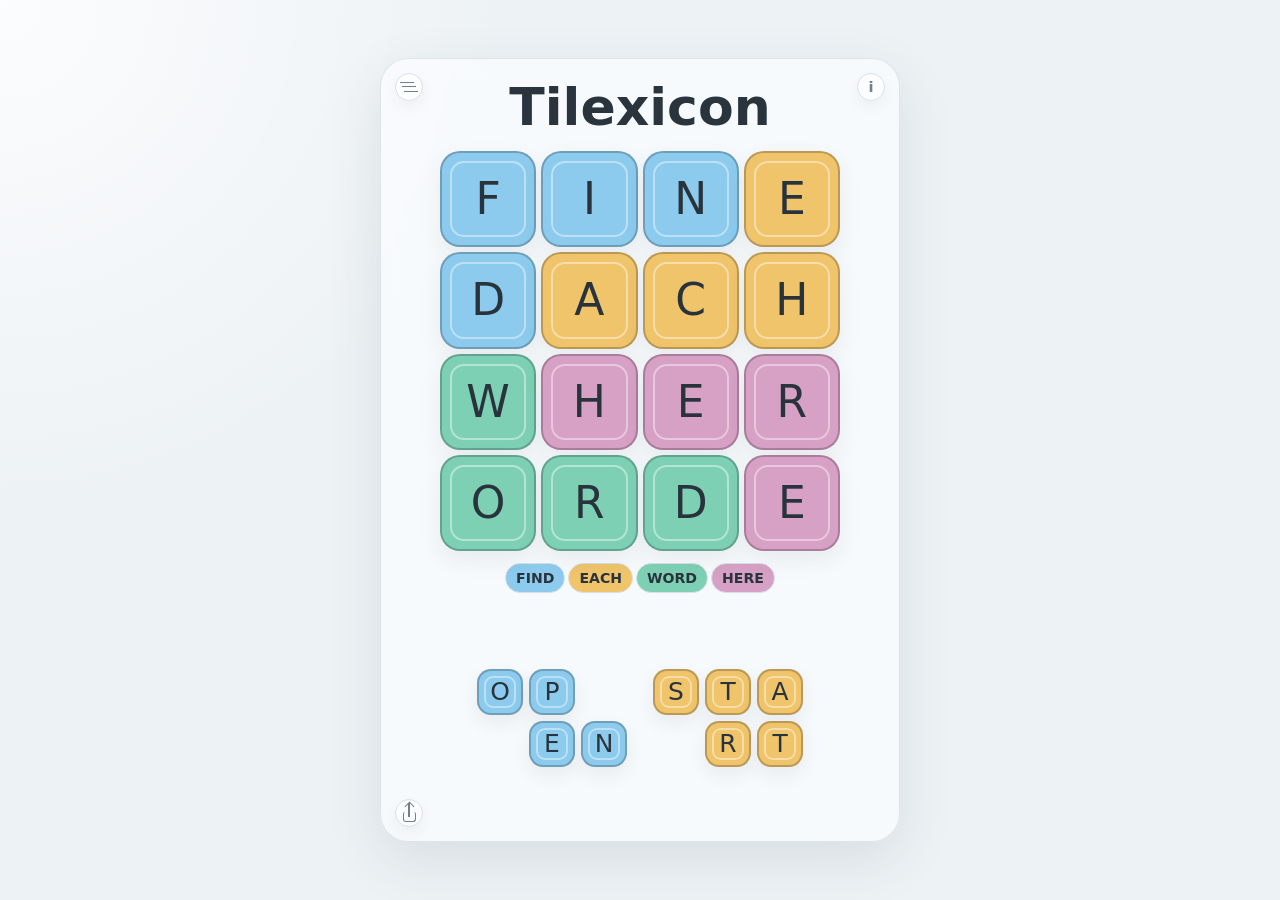
==== commit 9df7d34b: "Minor edits" ====
--- a/index.html
+++ b/index.html
@@ -5,9 +5,9 @@
   <meta charset="utf-8">
   <meta name="viewport" content="width=device-width, initial-scale=1">
   <title>Tilexicon</title>
-  <link rel="stylesheet" href="styles.css?v=20260531g">
-  <script src="src/config.js?v=20260531g" defer></script>
-  <script src="src/game.js?v=20260531g" defer></script>
+  <link rel="stylesheet" href="styles.css?v=20260531h">
+  <script src="src/config.js?v=20260531h" defer></script>
+  <script src="src/game.js?v=20260531h" defer></script>
 </head>
 
 <body>
@@ -49,6 +49,14 @@
           <label>
             <input type="radio" name="board-size" value="5x5">
             5 x 5
+          </label>
+          <label>
+            <input type="radio" name="board-size" value="5x6">
+            5 x 6
+          </label>
+          <label>
+            <input type="radio" name="board-size" value="6x5">
+            6 x 5
           </label>
           <label>
             <input type="radio" name="board-size" value="4x6">
--- a/styles.css
+++ b/styles.css
@@ -90,6 +90,11 @@
   box-shadow: 0 6px 14px rgba(45, 62, 76, 0.06);
 }
 
+.corner-button[hidden],
+.info-button[hidden] {
+  display: none;
+}
+
 .info-button {
   right: 14px;
 }
@@ -729,7 +734,11 @@
 }
 
 .selection-lines.is-complete-medium {
-  width: min(100%, 210px);
+  display: grid;
+  grid-template-columns: repeat(3, minmax(0, max-content));
+  justify-content: center;
+  justify-items: center;
+  width: min(100%, 440px);
 }
 
 .selection-lines.is-complete .selection-row {
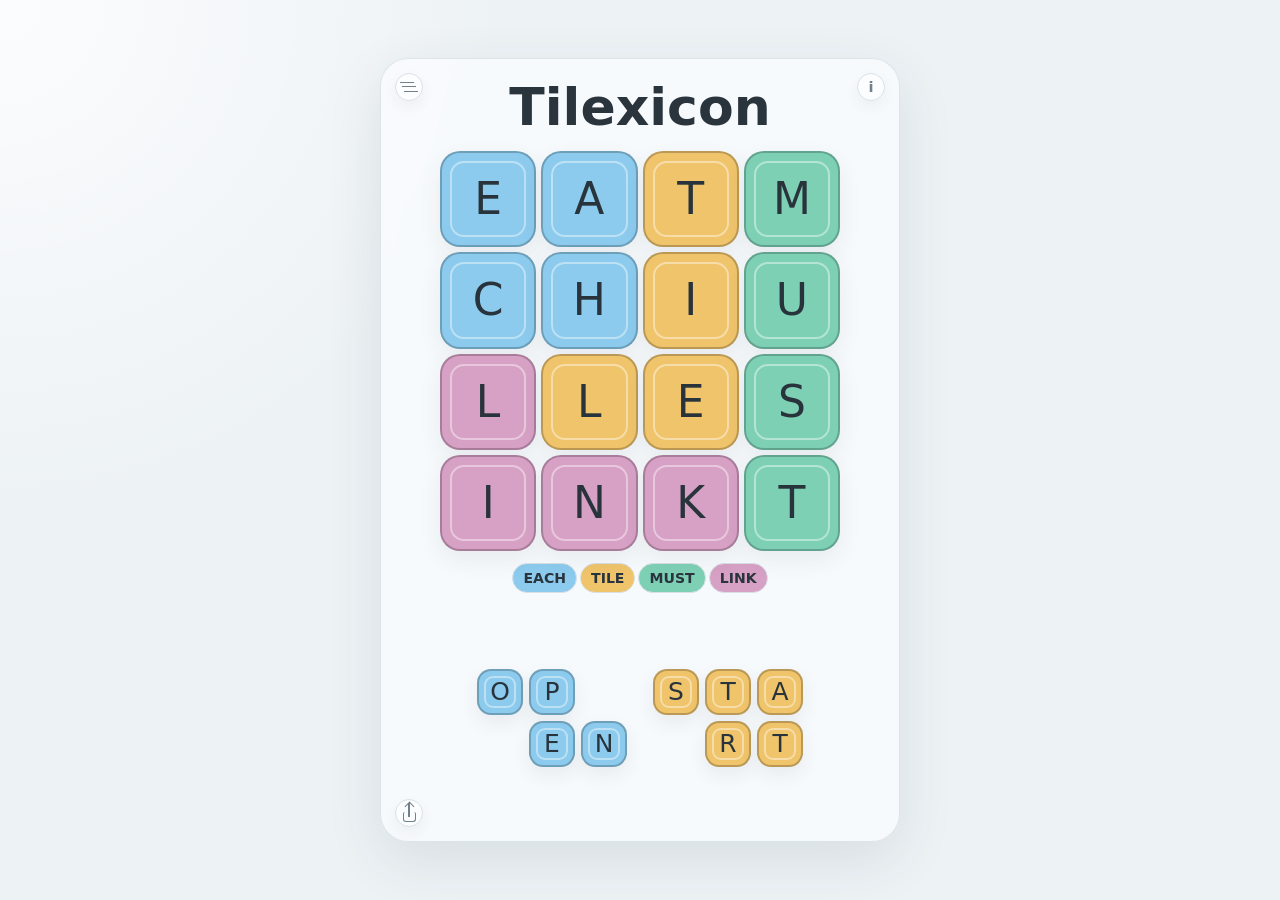
==== commit 0db25e23: "Updated 5 letter info display" ====
--- a/index.html
+++ b/index.html
@@ -119,33 +119,15 @@
         <div class="example-columns" aria-label="Examples">
           <div>
             <span>valid</span>
-            <div class="example-grid is-valid" aria-label="Valid straight word">
-              <b style="grid-area: 1 / 1">W</b>
-              <b style="grid-area: 1 / 2">O</b>
-              <b style="grid-area: 1 / 3">R</b>
-              <b style="grid-area: 1 / 4">D</b>
-            </div>
-            <div class="example-grid is-valid" aria-label="Valid bent word">
-              <b style="grid-area: 1 / 1">W</b>
-              <b style="grid-area: 1 / 2">O</b>
-              <b style="grid-area: 2 / 2">R</b>
-              <b style="grid-area: 3 / 2">D</b>
-            </div>
+            <div id="example-valid-straight" class="example-grid is-valid" aria-label="Valid straight word"></div>
+            <div id="example-valid-bent" class="example-grid is-valid" aria-label="Valid bent word"></div>
           </div>
           <div>
             <span>invalid</span>
-            <div class="example-grid is-invalid-example" aria-label="Invalid disconnected word">
-              <b style="grid-area: 1 / 1">W</b>
-              <b style="grid-area: 1 / 3">O</b>
-              <b style="grid-area: 2 / 2">R</b>
-              <b style="grid-area: 3 / 3">D</b>
-            </div>
-            <div class="example-grid is-invalid-example" aria-label="Invalid reading order">
-              <b style="grid-area: 2 / 1">W</b>
-              <b style="grid-area: 2 / 2">O</b>
-              <b style="grid-area: 2 / 3">D</b>
-              <b style="grid-area: 3 / 2">R</b>
-            </div>
+            <div id="example-invalid-disconnected" class="example-grid is-invalid-example"
+              aria-label="Invalid disconnected word"></div>
+            <div id="example-invalid-order" class="example-grid is-invalid-example"
+              aria-label="Invalid reading order"></div>
           </div>
         </div>
 
--- a/styles.css
+++ b/styles.css
@@ -397,7 +397,7 @@
 
 .example-grid {
   display: grid;
-  grid-template-columns: repeat(4, 22px);
+  grid-template-columns: repeat(var(--example-cols, 4), 22px);
   grid-template-rows: repeat(3, 22px);
   gap: 3px;
   justify-content: start;
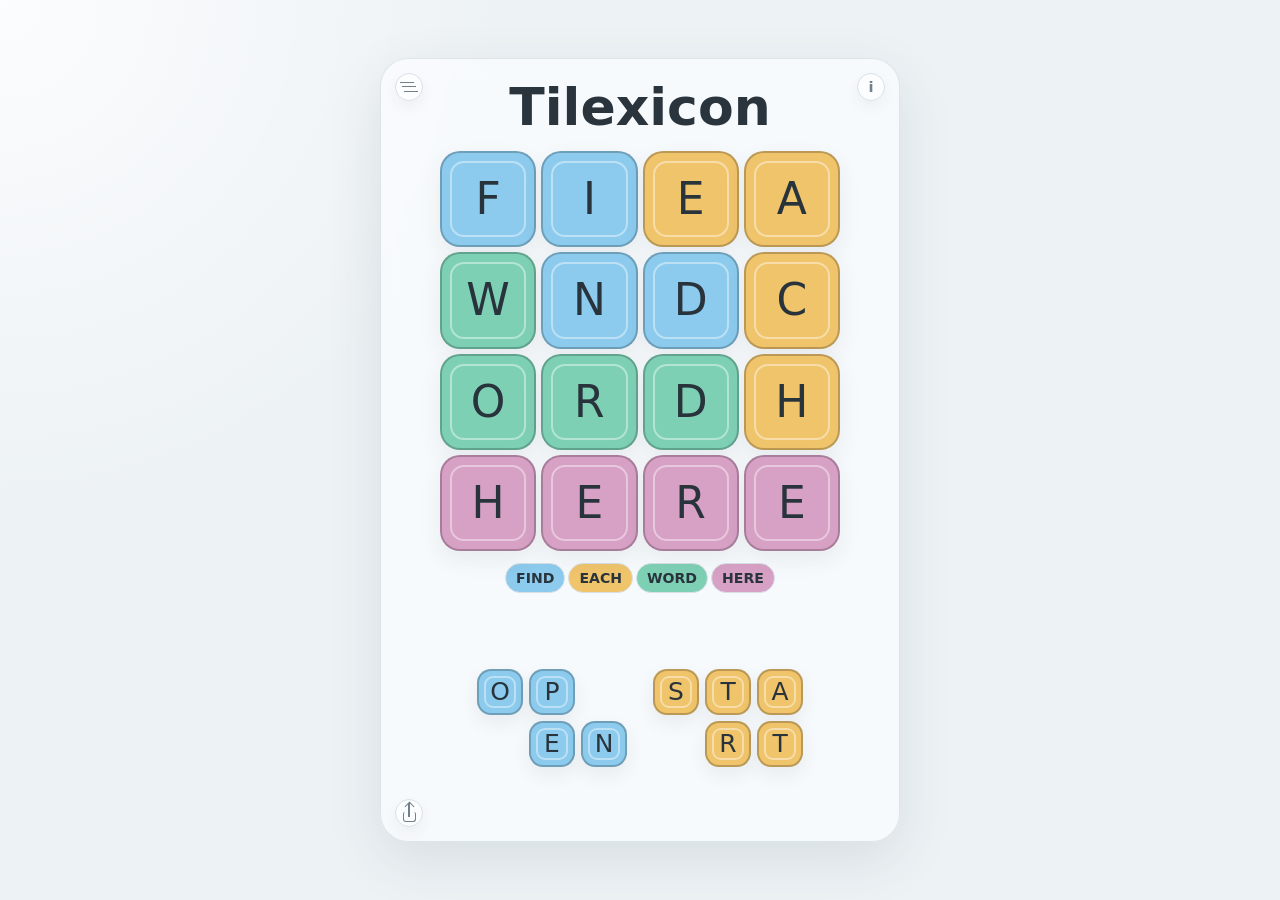
==== commit 6369a98b: "Some updates" ====
--- a/index.html
+++ b/index.html
@@ -5,9 +5,9 @@
   <meta charset="utf-8">
   <meta name="viewport" content="width=device-width, initial-scale=1">
   <title>Tilexicon</title>
-  <link rel="stylesheet" href="styles.css?v=20260531h">
-  <script src="src/config.js?v=20260531h" defer></script>
-  <script src="src/game.js?v=20260531h" defer></script>
+  <link rel="stylesheet" href="styles.css?v=20260603b">
+  <script src="src/config.js?v=20260603b" defer></script>
+  <script src="src/game.js?v=20260603b" defer></script>
 </head>
 
 <body>
@@ -137,7 +137,6 @@
             <li>Other reading modes.</li>
             <li>Strict mode: tiles must be chosen in order.</li>
             <li>Untimed mode: if you just want to chill.</li>
-            <li>Press ? for keyboard shortcuts.</li>
           </ul>
         </section>
       </aside>
@@ -146,48 +145,8 @@
         <h2>Keyboard shortcuts</h2>
         <dl class="shortcut-list">
           <div>
-            <dt>?</dt>
-            <dd>This panel</dd>
-          </div>
-          <div>
             <dt>I</dt>
             <dd>Info</dd>
-          </div>
-          <div>
-            <dt>R</dt>
-            <dd>Restart</dd>
-          </div>
-          <div>
-            <dt>N</dt>
-            <dd>New</dd>
-          </div>
-          <div>
-            <dt>P</dt>
-            <dd>Print grid</dd>
-          </div>
-          <div>
-            <dt>S</dt>
-            <dd>Strict</dd>
-          </div>
-          <div>
-            <dt>O</dt>
-            <dd>Ordinary</dd>
-          </div>
-          <div>
-            <dt>L</dt>
-            <dd>LR-TB</dd>
-          </div>
-          <div>
-            <dt>T</dt>
-            <dd>TB-LR</dd>
-          </div>
-          <div>
-            <dt>E</dt>
-            <dd>Either</dd>
-          </div>
-          <div>
-            <dt>A</dt>
-            <dd>Anagram</dd>
           </div>
         </dl>
       </aside>
